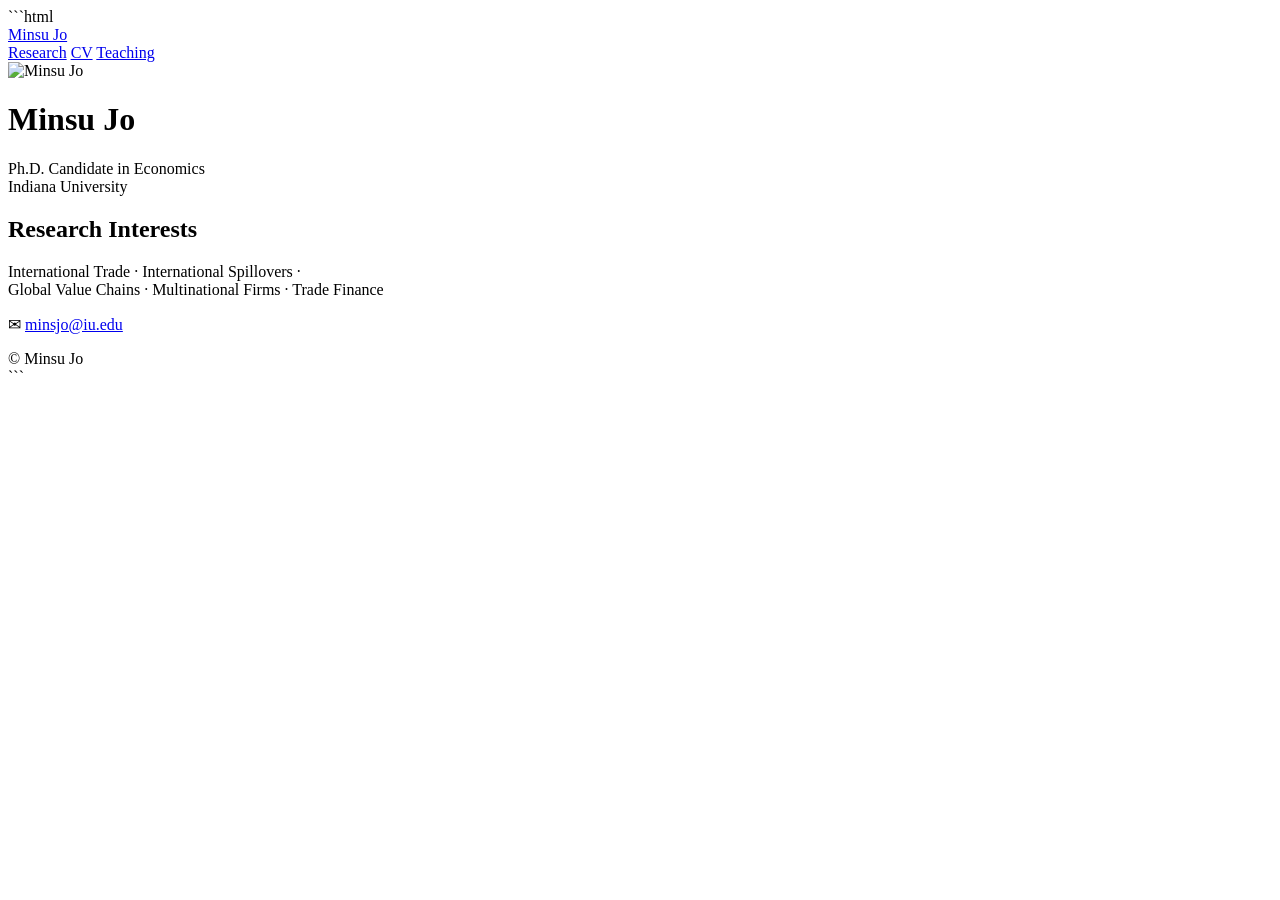
==== index.html @ 6471a71c "Add initial HTML structure for personal website" ====
```html
<!DOCTYPE html>
<html lang="en">
<head>
    <meta charset="UTF-8">
    <meta name="viewport" content="width=device-width, initial-scale=1.0">
    <title>Minsu Jo</title>
    <link rel="stylesheet" href="style.css">
</head>

<body>

<header>
    <div class="nav-container">
        <a class="site-name" href="index.html">Minsu Jo</a>

        <nav>
            <a href="research.html">Research</a>
            <a href="CV_MinsuJo.pdf" target="_blank">CV</a>
            <a href="teaching.html">Teaching</a>
        </nav>
    </div>
</header>

<main class="home-container">

    <div class="profile-photo">
        <img src="profile.jpg" alt="Minsu Jo">
    </div>

    <div class="profile-info">

        <h1>Minsu Jo</h1>

        <p class="position">
            Ph.D. Candidate in Economics<br>
            Indiana University
        </p>

        <div class="home-divider"></div>

        <section class="interests">
            <h2>Research Interests</h2>

            <p>
                International Trade · International Spillovers ·<br>
                Global Value Chains · Multinational Firms · Trade Finance
            </p>
        </section>

        <p class="email">
            <span class="email-icon">✉</span>
            <a href="mailto:minsjo@iu.edu">minsjo@iu.edu</a>
        </p>

    </div>

</main>

<footer>
    © Minsu Jo
</footer>

</body>
</html>
```
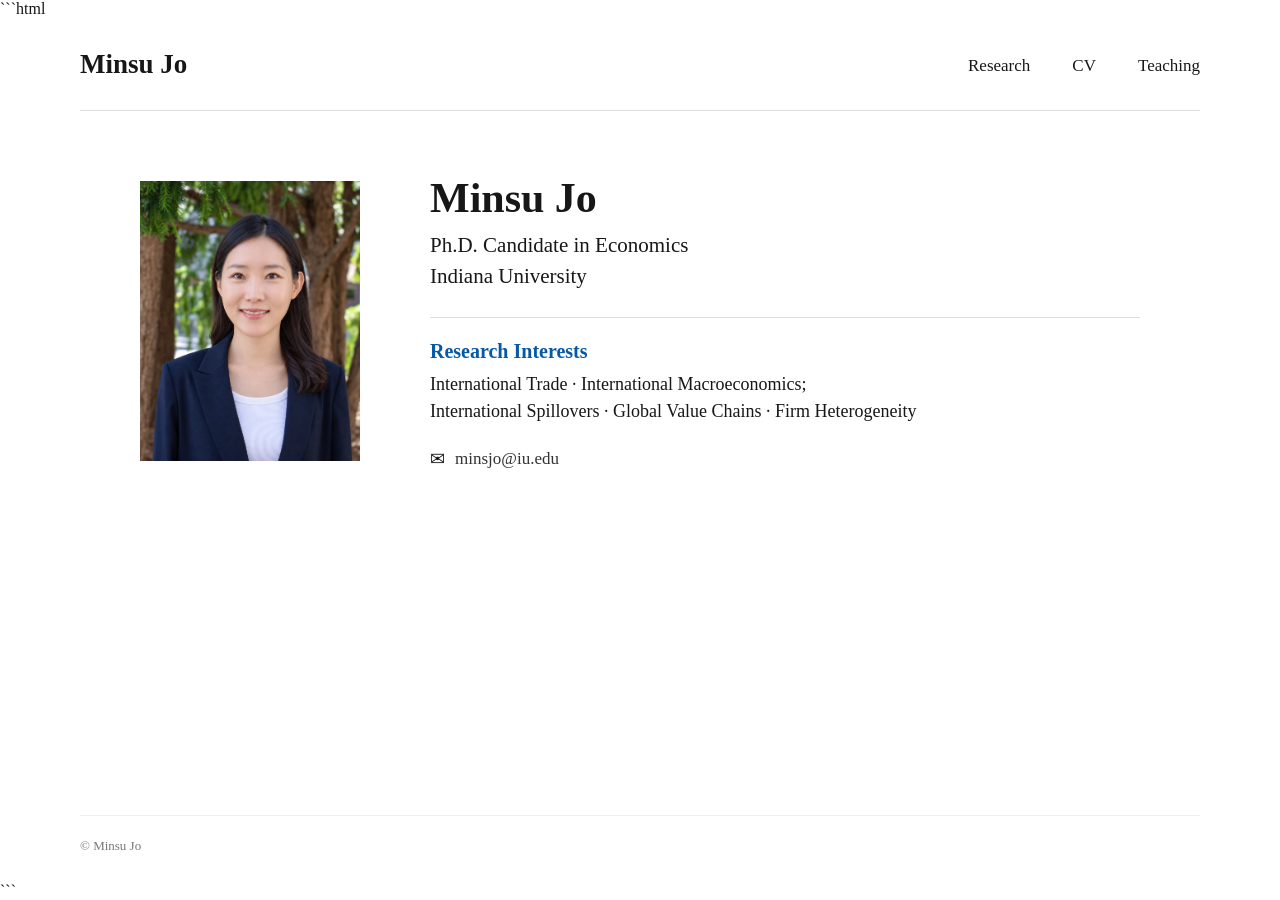
==== commit 635d9a9a: "Update index.html" ====
--- a/index.html
+++ b/index.html
@@ -43,8 +43,8 @@
             <h2>Research Interests</h2>
 
             <p>
-                International Trade · International Spillovers ·<br>
-                Global Value Chains · Multinational Firms · Trade Finance
+                International Trade · International Macroeconomics; <br>
+                International Spillovers · Global Value Chains · Firm Heterogeneity
             </p>
         </section>
 
--- a/style.css
+++ b/style.css
@@ -0,0 +1,395 @@
+```css
+/* ========================================
+   General
+======================================== */
+
+* {
+    box-sizing: border-box;
+}
+
+html {
+    min-height: 100%;
+}
+
+body {
+    margin: 0;
+    min-height: 100vh;
+
+    font-family: Georgia, "Times New Roman", serif;
+    color: #171717;
+    background: #ffffff;
+
+    display: flex;
+    flex-direction: column;
+}
+
+a {
+    color: inherit;
+}
+
+
+/* ========================================
+   Navigation
+======================================== */
+
+header {
+    width: 100%;
+}
+
+.nav-container {
+    width: min(1120px, calc(100% - 60px));
+    margin: 0 auto;
+
+    min-height: 92px;
+
+    display: flex;
+    align-items: center;
+    justify-content: space-between;
+
+    border-bottom: 1px solid #dddddd;
+}
+
+.site-name {
+    font-size: 27px;
+    font-weight: 700;
+    text-decoration: none;
+}
+
+nav {
+    display: flex;
+    align-items: center;
+    gap: 42px;
+}
+
+nav a {
+    position: relative;
+
+    padding: 34px 0 31px;
+
+    font-size: 17px;
+    text-decoration: none;
+
+    transition: color 0.15s ease;
+}
+
+nav a:hover {
+    color: #0759a5;
+}
+
+
+/* Current page */
+
+nav a.active {
+    color: #0759a5;
+    font-weight: 700;
+}
+
+nav a.active::after {
+    content: "";
+
+    position: absolute;
+    left: 0;
+    right: 0;
+    bottom: -1px;
+
+    height: 2px;
+    background: #0759a5;
+}
+
+
+/* ========================================
+   Home
+======================================== */
+
+.home-container {
+    width: min(1000px, calc(100% - 60px));
+    margin: 70px auto 90px;
+
+    display: grid;
+    grid-template-columns: 220px 1fr;
+    gap: 70px;
+    align-items: start;
+
+    flex: 1;
+}
+
+.profile-photo img {
+    display: block;
+
+    width: 220px;
+    height: 280px;
+
+    object-fit: cover;
+}
+
+.profile-info {
+    padding-top: 0;
+}
+
+.profile-info h1 {
+    margin: -7px 0 8px;
+
+    font-size: 42px;
+    line-height: 1.15;
+    font-weight: 700;
+}
+
+.position {
+    margin: 0;
+
+    font-size: 21px;
+    line-height: 1.45;
+}
+
+.home-divider {
+    width: 100%;
+    height: 1px;
+
+    margin: 26px 0 20px;
+
+    background: #dddddd;
+}
+
+
+/* Research Interests is the only blue
+   heading on the homepage */
+
+.interests h2 {
+    margin: 0 0 7px;
+
+    color: #0759a5;
+
+    font-size: 20px;
+    line-height: 1.3;
+    font-weight: 700;
+}
+
+.interests p {
+    margin: 0;
+
+    font-size: 18px;
+    line-height: 1.5;
+}
+
+.email {
+    margin-top: 23px;
+
+    display: flex;
+    align-items: center;
+    gap: 10px;
+
+    font-size: 17px;
+}
+
+.email a {
+    color: #333333;
+    text-decoration: none;
+}
+
+.email a:hover {
+    color: #0759a5;
+}
+
+.email-icon {
+    font-size: 18px;
+}
+
+
+/* ========================================
+   Research / Teaching pages
+======================================== */
+
+.content-container {
+    width: min(1040px, calc(100% - 60px));
+    margin: 42px auto 80px;
+
+    flex: 1;
+}
+
+.page-title {
+    margin: 0 0 30px;
+
+    font-size: 34px;
+    line-height: 1.2;
+    font-weight: 700;
+}
+
+
+/* ========================================
+   Research
+======================================== */
+
+.paper {
+    padding: 0 0 27px;
+    margin: 0 0 27px;
+
+    border-bottom: 1px solid #dddddd;
+}
+
+.paper:last-child {
+    border-bottom: none;
+}
+
+.paper-label {
+    margin-bottom: 7px;
+
+    color: #666666;
+
+    font-size: 16px;
+}
+
+.paper h2 {
+    margin: 0 0 8px;
+
+    font-size: 21px;
+    line-height: 1.35;
+    font-weight: 400;
+}
+
+.paper p {
+    max-width: 900px;
+
+    margin: 0;
+
+    color: #333333;
+
+    font-size: 16.5px;
+    line-height: 1.55;
+}
+
+
+/* ========================================
+   Teaching
+======================================== */
+
+.teaching-section {
+    margin-bottom: 45px;
+}
+
+.teaching-section h2 {
+    margin: 0 0 3px;
+
+    font-size: 21px;
+    font-weight: 700;
+}
+
+.subtitle {
+    margin: 0 0 10px;
+
+    color: #666666;
+
+    font-size: 16px;
+}
+
+.course {
+    display: flex;
+    justify-content: space-between;
+    gap: 30px;
+
+    padding: 11px 0;
+
+    border-top: 1px solid #dddddd;
+
+    font-size: 16.5px;
+    line-height: 1.35;
+}
+
+.course:last-child {
+    border-bottom: 1px solid #dddddd;
+}
+
+
+/* ========================================
+   Footer
+======================================== */
+
+footer {
+    width: min(1120px, calc(100% - 60px));
+
+    margin: 0 auto;
+    padding: 22px 0 28px;
+
+    border-top: 1px solid #eeeeee;
+
+    color: #777777;
+
+    font-size: 13px;
+}
+
+
+/* ========================================
+   Mobile
+======================================== */
+
+@media (max-width: 700px) {
+
+    .nav-container {
+        width: calc(100% - 36px);
+        min-height: auto;
+
+        padding: 20px 0;
+
+        align-items: flex-start;
+        gap: 20px;
+    }
+
+    .site-name {
+        font-size: 22px;
+    }
+
+    nav {
+        gap: 18px;
+    }
+
+    nav a {
+        padding: 4px 0 8px;
+        font-size: 15px;
+    }
+
+    nav a.active::after {
+        bottom: 0;
+    }
+
+
+    .home-container {
+        width: calc(100% - 40px);
+
+        margin: 40px auto 60px;
+
+        grid-template-columns: 1fr;
+        gap: 30px;
+    }
+
+    .profile-photo img {
+        width: 180px;
+        height: 230px;
+    }
+
+    .profile-info h1 {
+        margin-top: 0;
+        font-size: 35px;
+    }
+
+    .position {
+        font-size: 19px;
+    }
+
+    .interests p {
+        font-size: 17px;
+    }
+
+
+    .content-container {
+        width: calc(100% - 40px);
+        margin: 35px auto 60px;
+    }
+
+    .course {
+        gap: 15px;
+    }
+
+    footer {
+        width: calc(100% - 40px);
+    }
+}
+```
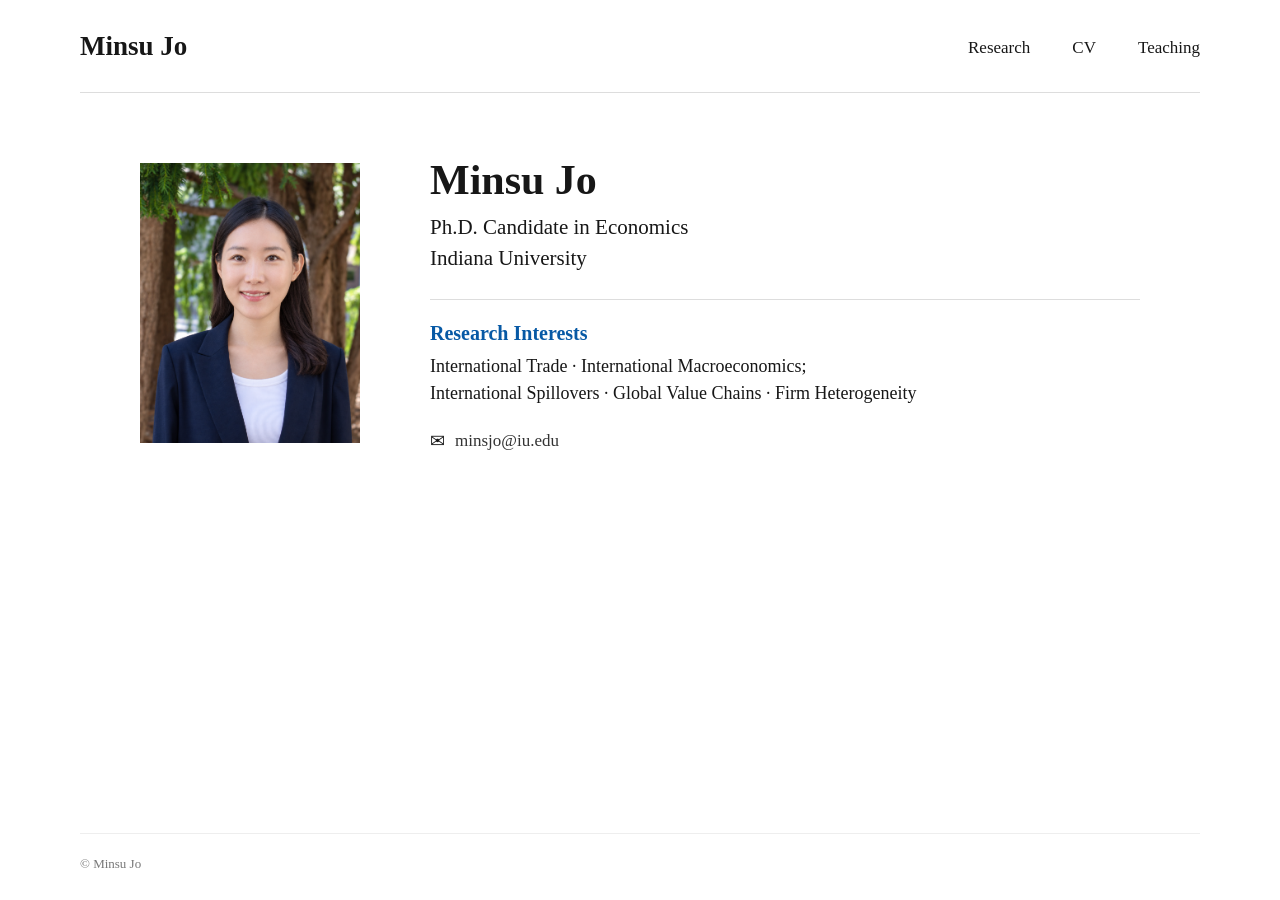
==== commit 5bca5937: "Remove unnecessary markdown from index.html" ====
--- a/index.html
+++ b/index.html
@@ -1,4 +1,3 @@
-```html
 <!DOCTYPE html>
 <html lang="en">
 <head>
@@ -63,4 +62,3 @@
 
 </body>
 </html>
-```
